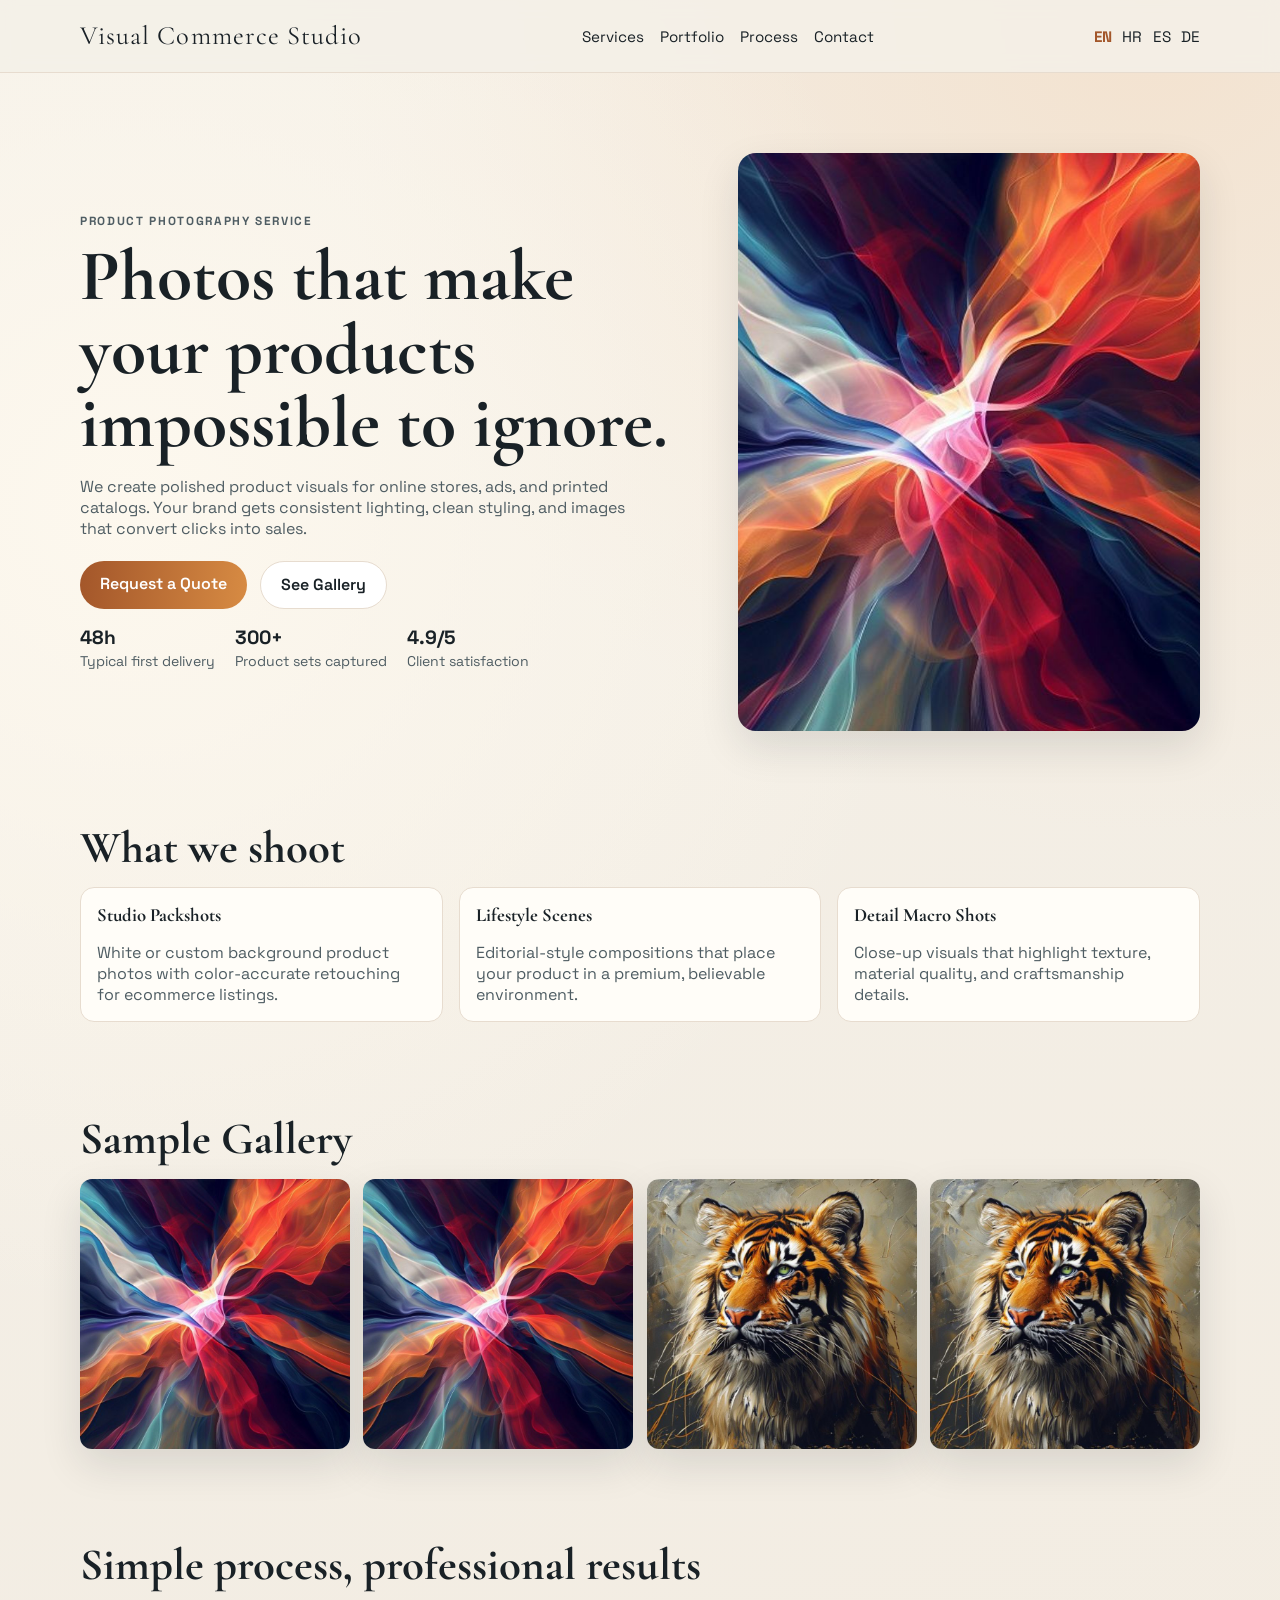
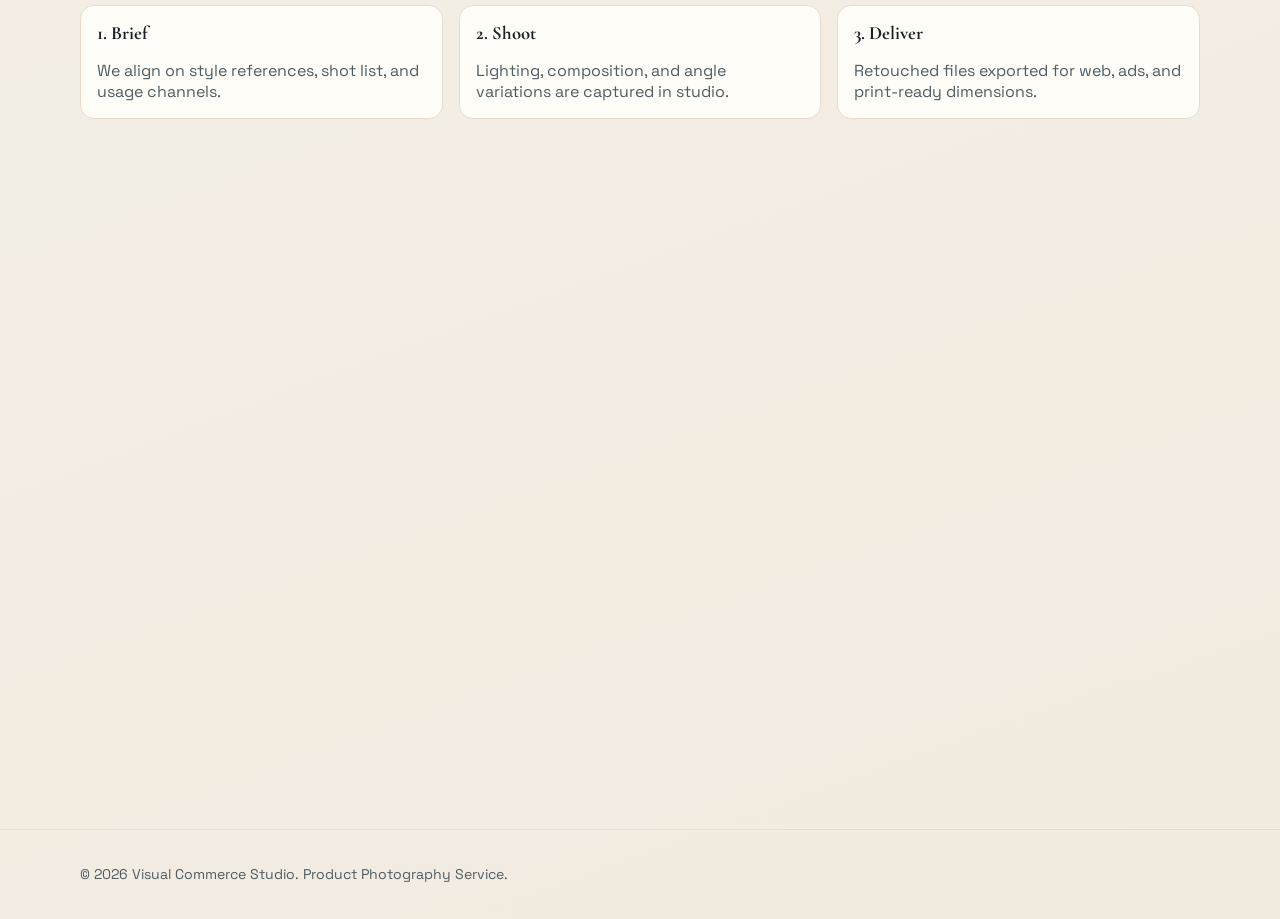
==== index.html @ da8d31b8 "Initial multilingual product photography site" ====
<!doctype html>
<html lang="en">
<head>
  <meta charset="UTF-8" />
  <meta name="viewport" content="width=device-width, initial-scale=1.0" />
  <title>Product Photography Studio</title>
  <meta name="description" content="Professional product photography in four languages." />
  <link rel="stylesheet" href="assets/css/styles.css" />
</head>
<body class="language-portal">
  <main class="portal-wrap">
    <p class="eyebrow">Visual Commerce Studio</p>
    <h1>Choose Your Language</h1>
    <p>Professional product photography for e-commerce, catalogs, and campaigns.</p>
    <div class="language-grid">
      <a href="en/" lang="en">English</a>
      <a href="hr/" lang="hr">Hrvatski</a>
      <a href="es/" lang="es">Español</a>
      <a href="de/" lang="de">Deutsch</a>
    </div>
  </main>
  <script>
    (function () {
      var lang = (navigator.language || "en").toLowerCase();
      var target = "en/";
      if (lang.indexOf("hr") === 0) target = "hr/";
      else if (lang.indexOf("es") === 0) target = "es/";
      else if (lang.indexOf("de") === 0) target = "de/";
      setTimeout(function () {
        window.location.href = target;
      }, 900);
    })();
  </script>
</body>
</html>
---- assets/css/styles.css ----
@import url("https://fonts.googleapis.com/css2?family=Cormorant+Garamond:wght@500;600;700&family=Space+Grotesk:wght@400;500;600;700&display=swap");

:root {
  --bg: #f4f0e8;
  --surface: #fffdf8;
  --ink: #192126;
  --muted: #4f5d63;
  --accent: #a3562a;
  --accent-2: #d78b43;
  --line: #e7dccf;
  --ok: #2d7c58;
  --shadow: 0 16px 40px rgba(25, 33, 38, 0.12);
}

* {
  box-sizing: border-box;
}

html,
body {
  margin: 0;
  padding: 0;
}

body {
  font-family: "Space Grotesk", sans-serif;
  color: var(--ink);
  background:
    radial-gradient(circle at 10% 20%, #fdf8ee 0%, transparent 35%),
    radial-gradient(circle at 90% 0%, #f3e2cf 0%, transparent 30%),
    linear-gradient(160deg, #f4f0e8 0%, #f2ebe0 100%);
  min-height: 100vh;
}

img {
  max-width: 100%;
  display: block;
}

.container {
  width: min(1120px, calc(100% - 2.4rem));
  margin: 0 auto;
}

.site-header {
  position: sticky;
  top: 0;
  z-index: 20;
  backdrop-filter: blur(8px);
  background: rgba(244, 240, 232, 0.86);
  border-bottom: 1px solid var(--line);
}

.nav {
  min-height: 72px;
  display: flex;
  align-items: center;
  justify-content: space-between;
  gap: 1rem;
}

.brand {
  font-family: "Cormorant Garamond", serif;
  font-size: 1.65rem;
  text-decoration: none;
  color: var(--ink);
  letter-spacing: 0.04em;
}

.nav-links {
  display: flex;
  gap: 1rem;
  flex-wrap: wrap;
}

.nav-links a,
.lang-switch a {
  color: var(--ink);
  text-decoration: none;
  font-size: 0.95rem;
}

.lang-switch {
  display: flex;
  align-items: center;
  gap: 0.65rem;
}

.lang-switch a.active {
  color: var(--accent);
  font-weight: 700;
}

.hero {
  padding: 5rem 0 2.8rem;
  display: grid;
  grid-template-columns: 1.15fr 0.85fr;
  gap: 2rem;
  align-items: center;
}

.eyebrow {
  color: var(--accent);
  text-transform: uppercase;
  letter-spacing: 0.14em;
  font-size: 0.74rem;
  font-weight: 700;
  margin: 0;
}

h1,
h2,
h3 {
  font-family: "Cormorant Garamond", serif;
  margin: 0;
}

h1 {
  font-size: clamp(2.3rem, 6vw, 4.5rem);
  line-height: 1.02;
  margin-top: 0.75rem;
}

.hero p {
  color: var(--muted);
  max-width: 58ch;
}

.cta-row {
  display: flex;
  flex-wrap: wrap;
  gap: 0.8rem;
  margin-top: 1.35rem;
}

.btn {
  border: none;
  border-radius: 999px;
  padding: 0.78rem 1.25rem;
  text-decoration: none;
  font-weight: 600;
  display: inline-block;
}

.btn-primary {
  background: linear-gradient(95deg, var(--accent), var(--accent-2));
  color: #fff;
}

.btn-ghost {
  background: #fff;
  color: var(--ink);
  border: 1px solid var(--line);
}

.hero-media img {
  border-radius: 18px;
  box-shadow: var(--shadow);
  aspect-ratio: 4 / 5;
  object-fit: cover;
}

.metrics {
  margin-top: 1rem;
  display: flex;
  gap: 1.25rem;
  flex-wrap: wrap;
}

.metrics strong {
  display: block;
  font-size: 1.2rem;
}

.metrics span {
  color: var(--muted);
  font-size: 0.88rem;
}

.section {
  padding: 2.8rem 0;
}

.section h2 {
  font-size: clamp(1.8rem, 4vw, 2.8rem);
  margin-bottom: 0.8rem;
}

.cards {
  display: grid;
  grid-template-columns: repeat(3, 1fr);
  gap: 1rem;
}

.card {
  background: var(--surface);
  border: 1px solid var(--line);
  border-radius: 14px;
  padding: 1rem;
}

.card p {
  color: var(--muted);
  margin-bottom: 0;
}

.gallery {
  display: grid;
  grid-template-columns: repeat(4, 1fr);
  gap: 0.85rem;
}

.gallery figure {
  margin: 0;
}

.gallery img {
  border-radius: 12px;
  box-shadow: var(--shadow);
  aspect-ratio: 1 / 1;
  object-fit: cover;
}

.contact-box {
  background: #fff;
  border: 1px solid var(--line);
  border-radius: 16px;
  box-shadow: var(--shadow);
  padding: 1.2rem;
}

form {
  display: grid;
  grid-template-columns: repeat(2, 1fr);
  gap: 0.85rem;
}

form .full {
  grid-column: 1 / -1;
}

label {
  font-size: 0.85rem;
  font-weight: 600;
}

input,
textarea,
select {
  width: 100%;
  margin-top: 0.35rem;
  border: 1px solid var(--line);
  border-radius: 10px;
  padding: 0.65rem 0.7rem;
  font-family: inherit;
  background: #fffcf6;
}

textarea {
  min-height: 110px;
  resize: vertical;
}

.form-note {
  font-size: 0.88rem;
  color: var(--muted);
}

.form-success {
  color: var(--ok);
  font-weight: 700;
  min-height: 1.2rem;
}

.site-footer {
  padding: 2.2rem 0;
  border-top: 1px solid var(--line);
  font-size: 0.88rem;
  color: var(--muted);
}

.language-portal {
  display: grid;
  place-items: center;
}

.portal-wrap {
  width: min(620px, calc(100% - 2rem));
  background: rgba(255, 253, 248, 0.92);
  border: 1px solid var(--line);
  border-radius: 18px;
  box-shadow: var(--shadow);
  padding: 2rem;
}

.language-grid {
  margin-top: 1rem;
  display: grid;
  grid-template-columns: repeat(2, 1fr);
  gap: 0.6rem;
}

.language-grid a {
  text-decoration: none;
  border: 1px solid var(--line);
  border-radius: 12px;
  background: #fff;
  color: var(--ink);
  text-align: center;
  padding: 0.75rem;
  font-weight: 600;
}

[data-reveal] {
  opacity: 0;
  transform: translateY(16px);
  transition: opacity 0.55s ease, transform 0.55s ease;
}

[data-reveal].show {
  opacity: 1;
  transform: translateY(0);
}

@media (max-width: 980px) {
  .hero {
    grid-template-columns: 1fr;
  }

  .cards {
    grid-template-columns: repeat(2, 1fr);
  }

  .gallery {
    grid-template-columns: repeat(2, 1fr);
  }
}

@media (max-width: 680px) {
  .nav {
    flex-direction: column;
    align-items: flex-start;
    padding: 0.65rem 0;
  }

  .cards,
  form,
  .language-grid {
    grid-template-columns: 1fr;
  }
}
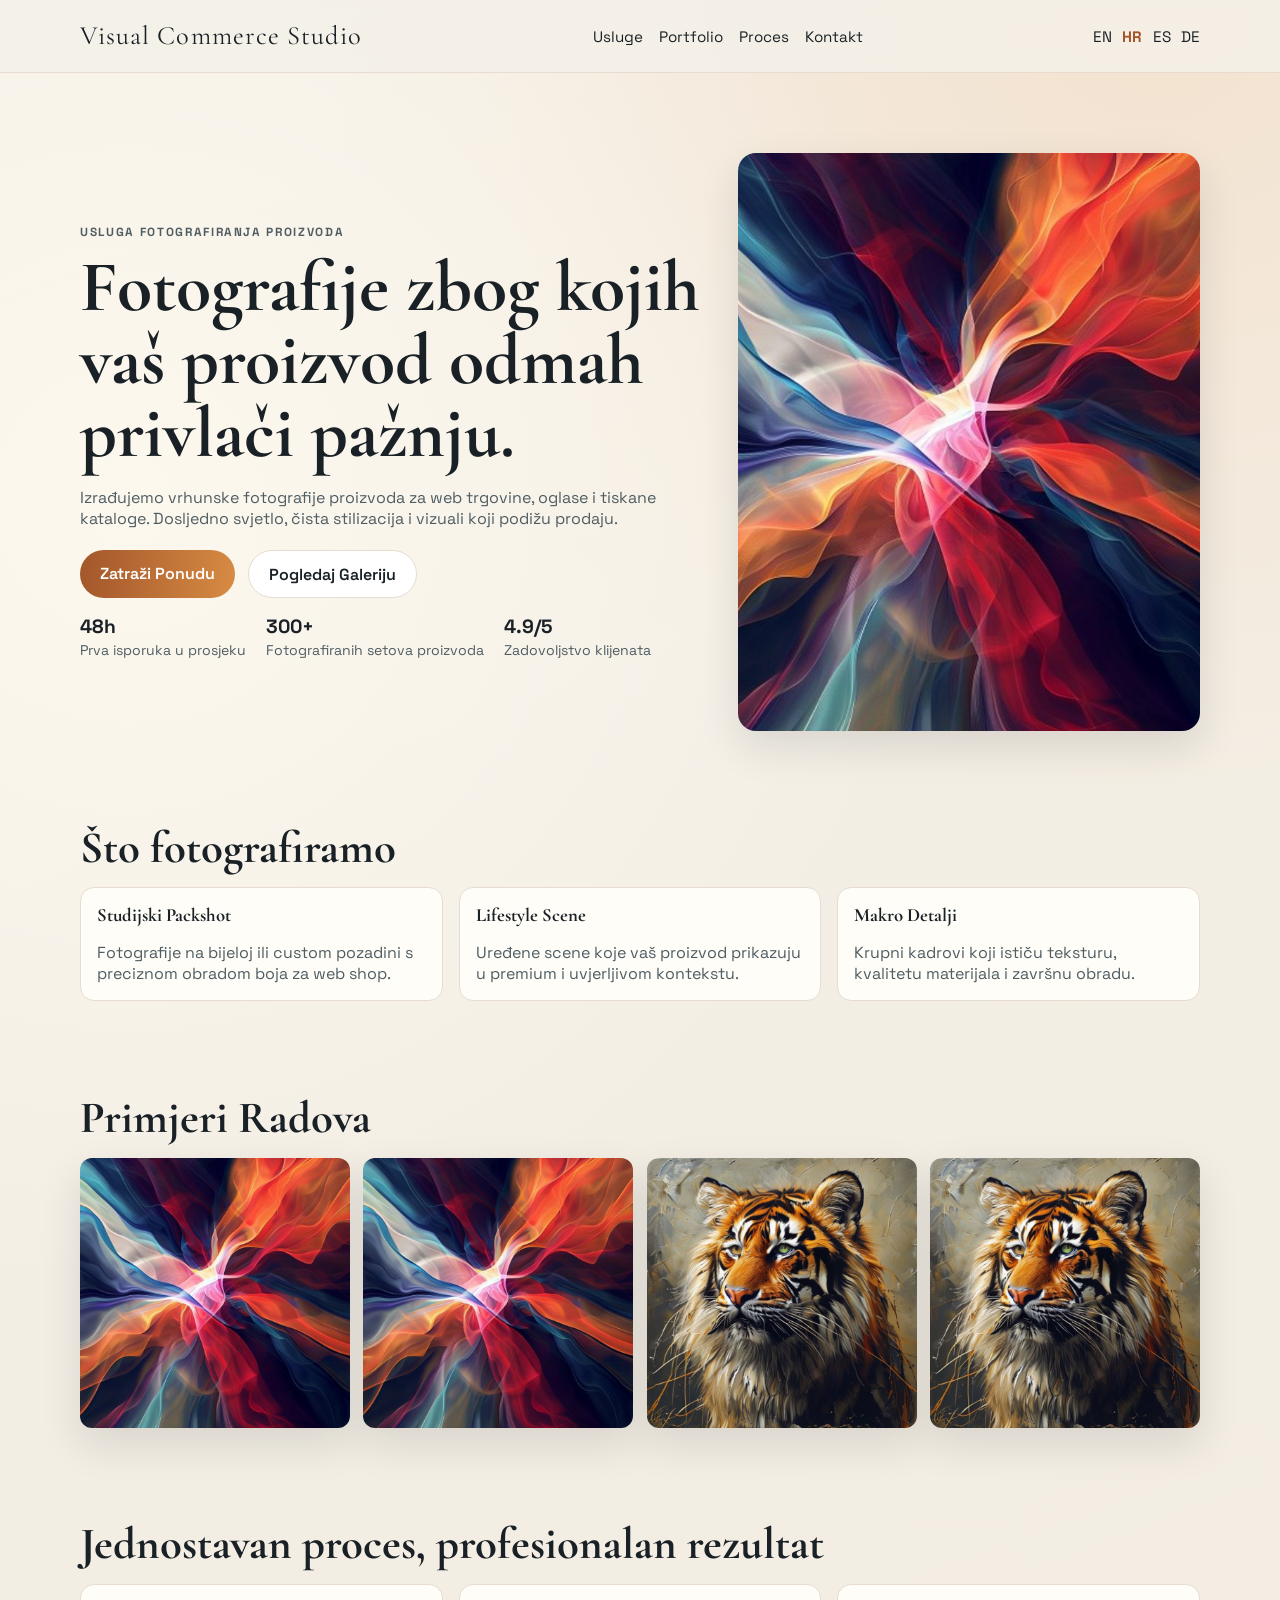
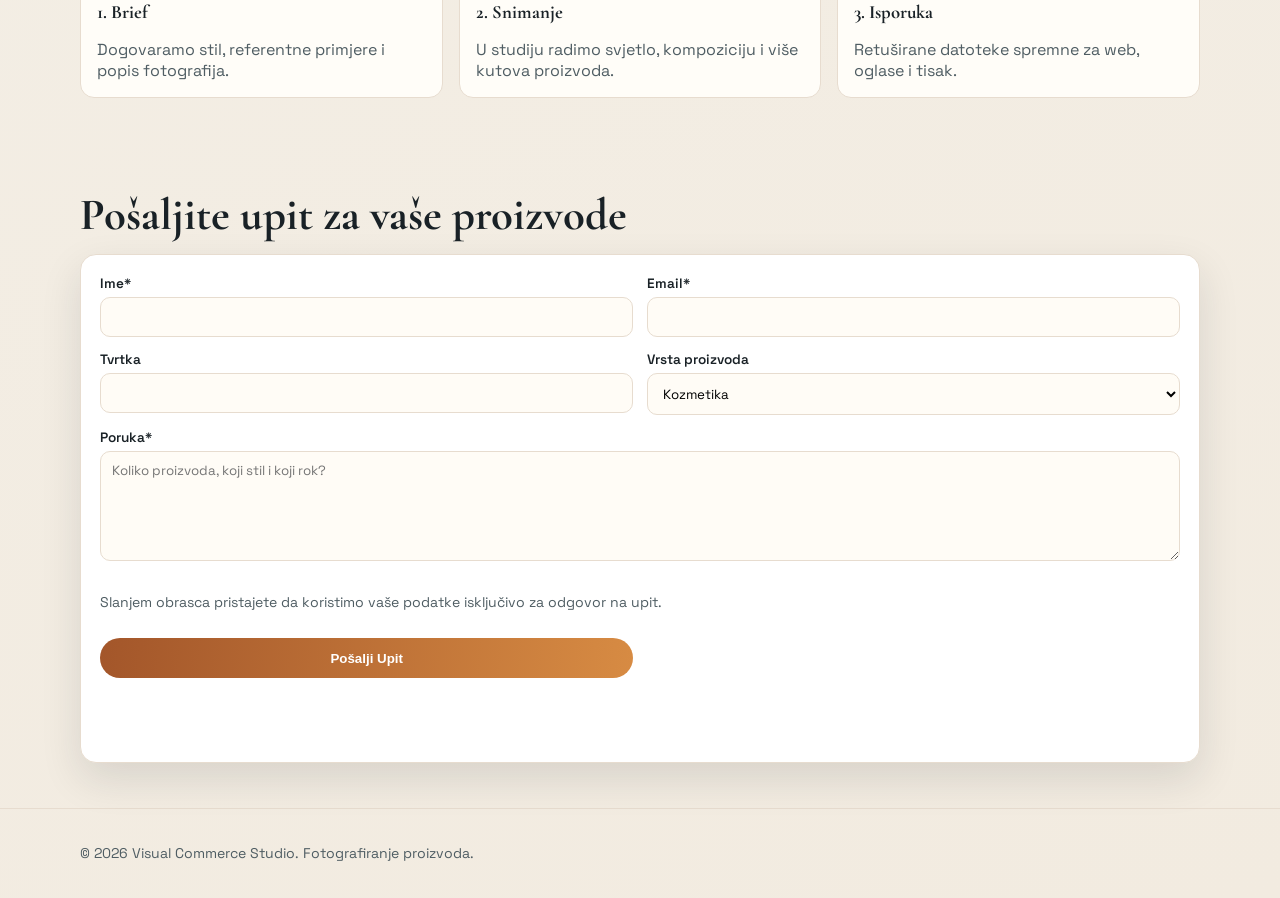
==== commit 6b360984: "Set Croatian as default language on entry page" ====
--- a/index.html
+++ b/index.html
@@ -1,20 +1,20 @@
 <!doctype html>
-<html lang="en">
+<html lang="hr">
 <head>
   <meta charset="UTF-8" />
   <meta name="viewport" content="width=device-width, initial-scale=1.0" />
-  <title>Product Photography Studio</title>
-  <meta name="description" content="Professional product photography in four languages." />
+  <title>Profesionalno Fotografiranje Proizvoda</title>
+  <meta name="description" content="Profesionalno fotografiranje proizvoda na hrvatskom, engleskom, španjolskom i njemačkom jeziku." />
   <link rel="stylesheet" href="assets/css/styles.css" />
 </head>
 <body class="language-portal">
   <main class="portal-wrap">
     <p class="eyebrow">Visual Commerce Studio</p>
-    <h1>Choose Your Language</h1>
-    <p>Professional product photography for e-commerce, catalogs, and campaigns.</p>
+    <h1>Odaberite Jezik</h1>
+    <p>Profesionalno fotografiranje proizvoda za web trgovine, kataloge i kampanje.</p>
     <div class="language-grid">
+      <a href="hr/" lang="hr">Hrvatski</a>
       <a href="en/" lang="en">English</a>
-      <a href="hr/" lang="hr">Hrvatski</a>
       <a href="es/" lang="es">Español</a>
       <a href="de/" lang="de">Deutsch</a>
     </div>
@@ -22,7 +22,7 @@
   <script>
     (function () {
       var lang = (navigator.language || "en").toLowerCase();
-      var target = "en/";
+      var target = "hr/";
       if (lang.indexOf("hr") === 0) target = "hr/";
       else if (lang.indexOf("es") === 0) target = "es/";
       else if (lang.indexOf("de") === 0) target = "de/";
